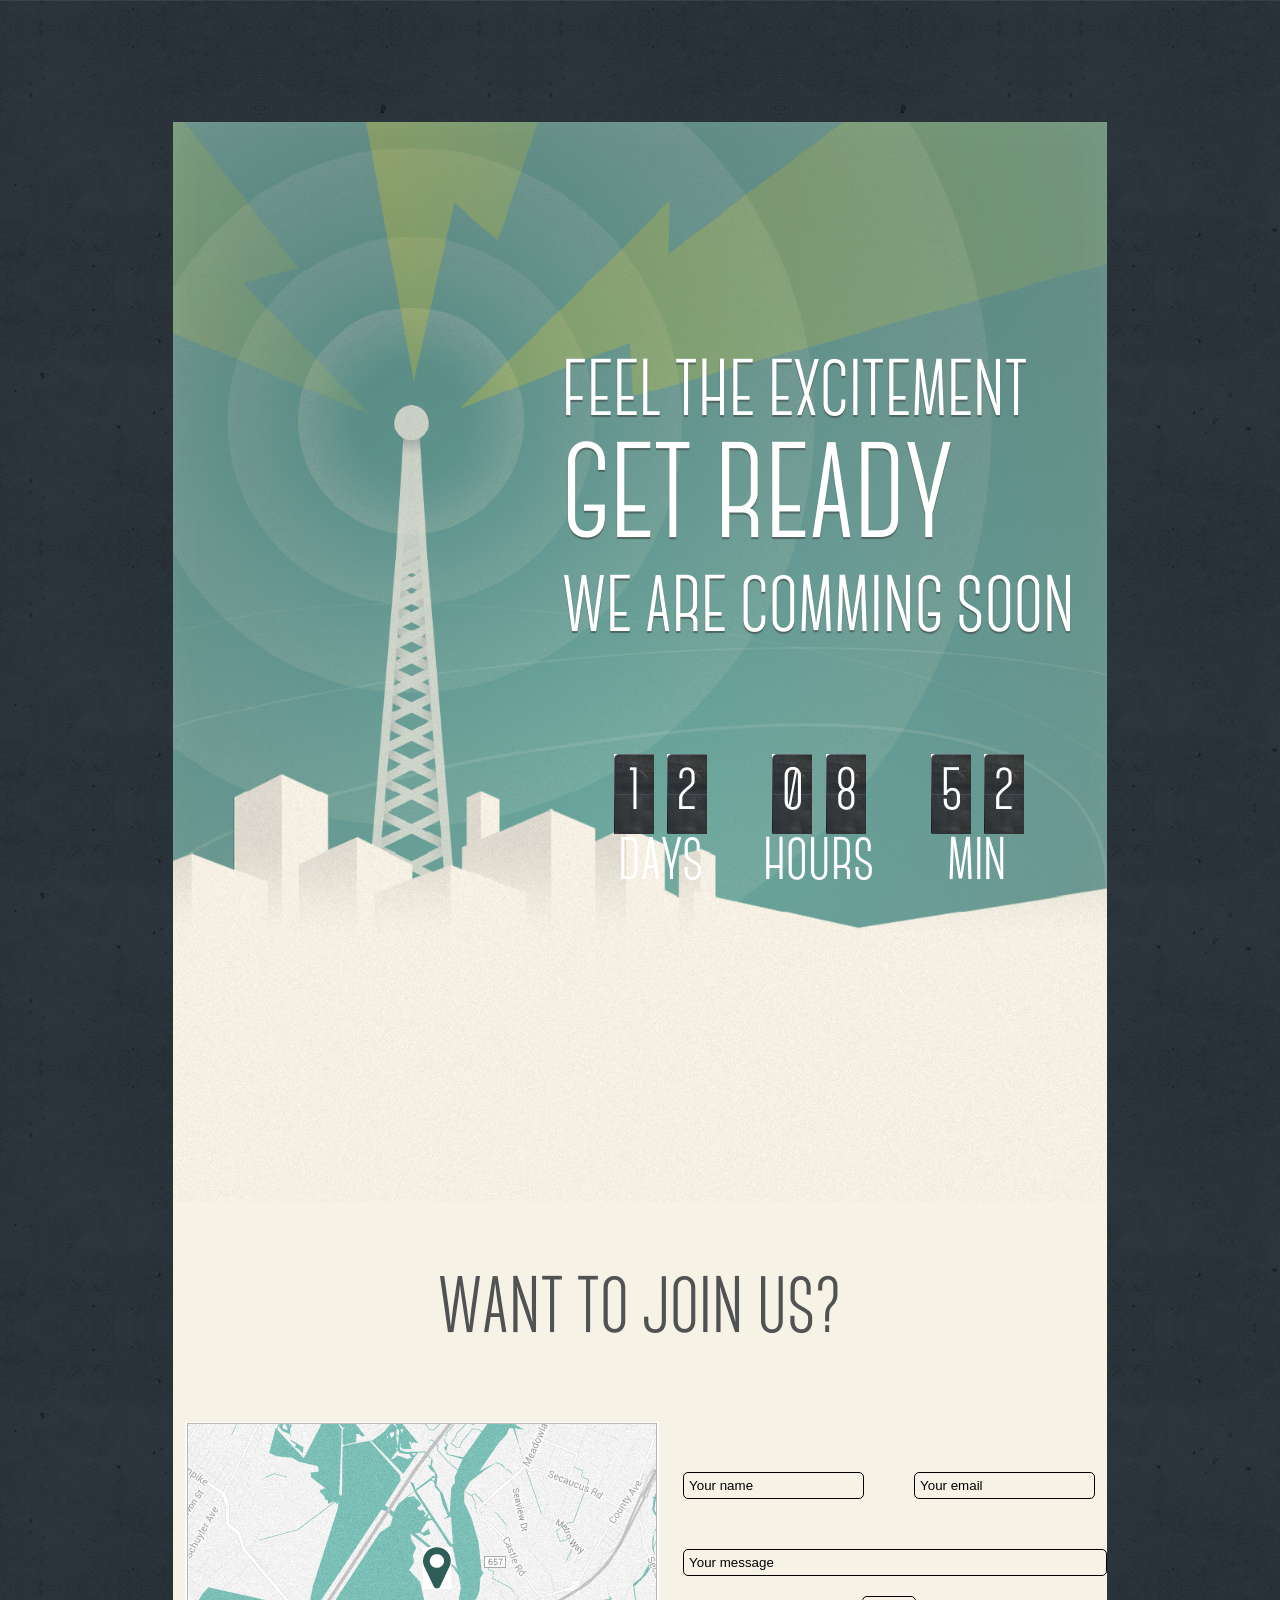
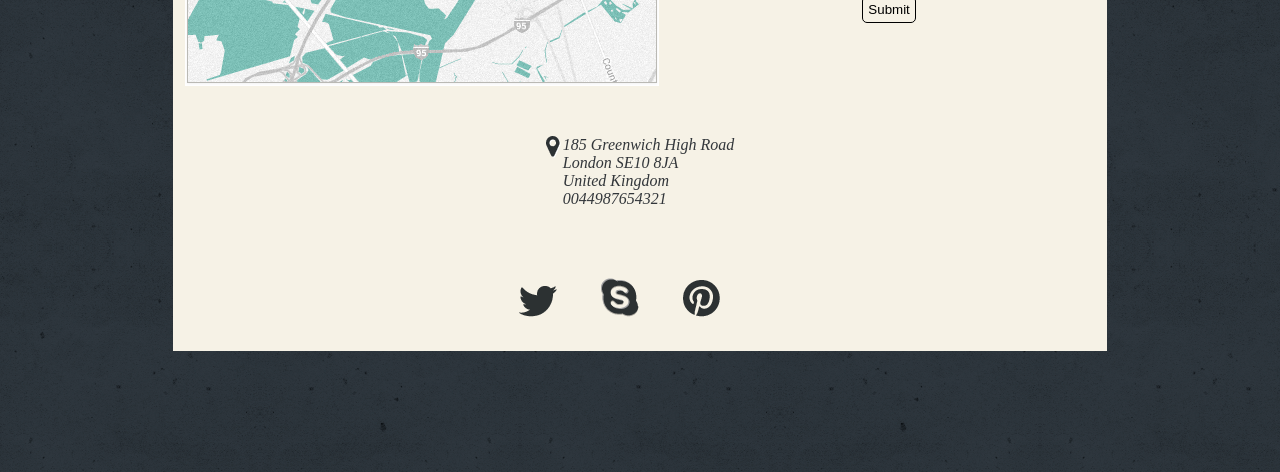
==== index.html @ f442a7d7 "Загрузка файлов" ====
<!DOCTYPE html>
<html lang="en" dir="ltr">
  <head>
    <meta charset="utf-8">
    <title>Cooper</title>
    <link rel="icon" href="icon.svg">
    <link rel="stylesheet" href="style.css">
  </head>
  <body>
    <header>
      <div class="header">
        <div class="title">
          <p>Feel The Excitement</p>
          <p id="GetReady">Get Ready</p>
          <p>We Are Comming Soon</p>
        <div class="time">
          <div class="day">
            <div class="day-counter">
              <span><p>1</p></span>
              <span><p>2</p></span>
            </div>
            <p>Days</p>
          </div>
          <div class="hour">
            <div class="hour-counter">
              <span><p>0</p></span>
              <span><p>8</p></span>
            </div>
            <p>Hours</p>
          </div>
          <div class="min">
            <div class="min-counter">
              <span><p>5</p></span>
              <span><p>2</p></span>
            </div>
            <p>Min</p>
          </div>
        </div>
      </div>
    </header>
    <main>
      <h1 class="main-title">Want to join us?</h1>
      <section>
        <img src="map.png" alt="gps">
        <div>
          <div class="form">
            <input class="name" type="text" name="name" value="Your name">
            <input class="email" type="text" name="email" value="Your email">
          </div>
          <div class="message">
            <input class="message" type="text" name="message" value="Your message">
          </div>
          <div class="form-send">
            <input class="submit" type="submit" name="submit" value="Submit">
          </div>
        </div>
      </section>
      <section class="adress">
        <div class="adress-icon">
          <img src="map-icon.png">
        </div>
        <div class="text-adress">
          <p>185 Greenwich High Road</p>
          <p>London SE10 8JA</p>
          <p>United Kingdom</p>
          <p>0044987654321</p>
        </div>
      <section>
    </main>
    <footer>
      <a href=""><img src="twitter-icon.png"></a>
      <a href=""><img src="skype-icon.png"></a>
      <a href=""><img src="p-icon.png"></a>
    </footer>
  </body>
</html>
---- style.css ----
* {
  margin: 0;
  padding: 0;
}

@font-face {
    font-family: 'CanterBold';
    src:url('fonts/CanterBold.ttf.woff') format('woff'),
        url('fonts/CanterBold.ttf.svg#CanterBold') format('svg'),
        url('fonts/CanterBold.ttf.eot'),
        url('fonts/CanterBold.ttf.eot?#iefix') format('embedded-opentype');
    font-weight: normal;
    font-style: normal;
}

body {
  width: 100%;
  background-image: url('bg.png');
}

header {
  width: 73%;
  height: 1080px;
  margin: 9.5% auto 0;
  background-image: url('Content Background.png');
  background-repeat: no-repeat;
  background-size: cover;
  display: flex;
  justify-content:flex-end;
}

.header {
  margin: 25% 0;
  padding-right: 3.4%;
  font-family: 'CanterBold', sans-serif;
  font-size: 80px;
  font-weight: 600;
  color: white;
  text-transform: uppercase;
  text-shadow: 0 2px 1px #4e645f;
}

#GetReady {
  font-size: 1.7em;
}

.time {
  font-size: 60px;
  font-weight: 500;
  display: flex;
  justify-content: space-evenly;
  text-shadow: none;
  margin: 20% 0;
}

.day, .hour, .min {
  text-align: center;
}

.day-counter, .hour-counter, .min-counter {
  width: 120px;
  display: flex;
  justify-content: space-evenly;
}

span {
  width: 20px;
  background-image: url("digit bg.png");
  background-repeat: no-repeat;
  padding: 10px;
}

main {
  width: 73%;
  margin: 0 auto;
  padding-bottom: 70px;
  background-color: #f6f2e6;
  text-align: center;
}

.main-title {
  font-family: 'CanterBold', sans-serif;
  font-size: 80px;
  font-weight: 600;
  color: #515253;
  text-transform: uppercase;
  padding: 70px 0;
}

main section {
  display: flex;
  justify-content: space-around;
  text-align: left;
}

input {
  background-color: transparent;
  border: 1px solid black;
  border-radius: 5px;
  padding: 5px;
}

.form {
  display: flex;
  margin: 50px 0;
}

.name {
  margin-right: 50px;
}

.message {
  width: 100%;
}

.form-send {
  display: flex;
}

.submit {
  margin: 20px auto 0;;
}

.adress {
  padding-top: 50px;
  display: flex;
}

.adress-icon {
  margin: 0 auto;
  margin-right: 0;
}

.text-adress {
  margin: auto;
  margin-left: 2px;
  font-family: "Georgia", serif;
  font-style: italic;
  font-size: 16px;
  color: #32363a;
}

footer {
  width: 73%;
  margin: 0 auto 9.5%;
  padding-bottom: 30px;
  background-color: #f6f2e6;
  text-align: center;
}

footer a {
  margin: 0 auto;
  margin-right: 40px;
}
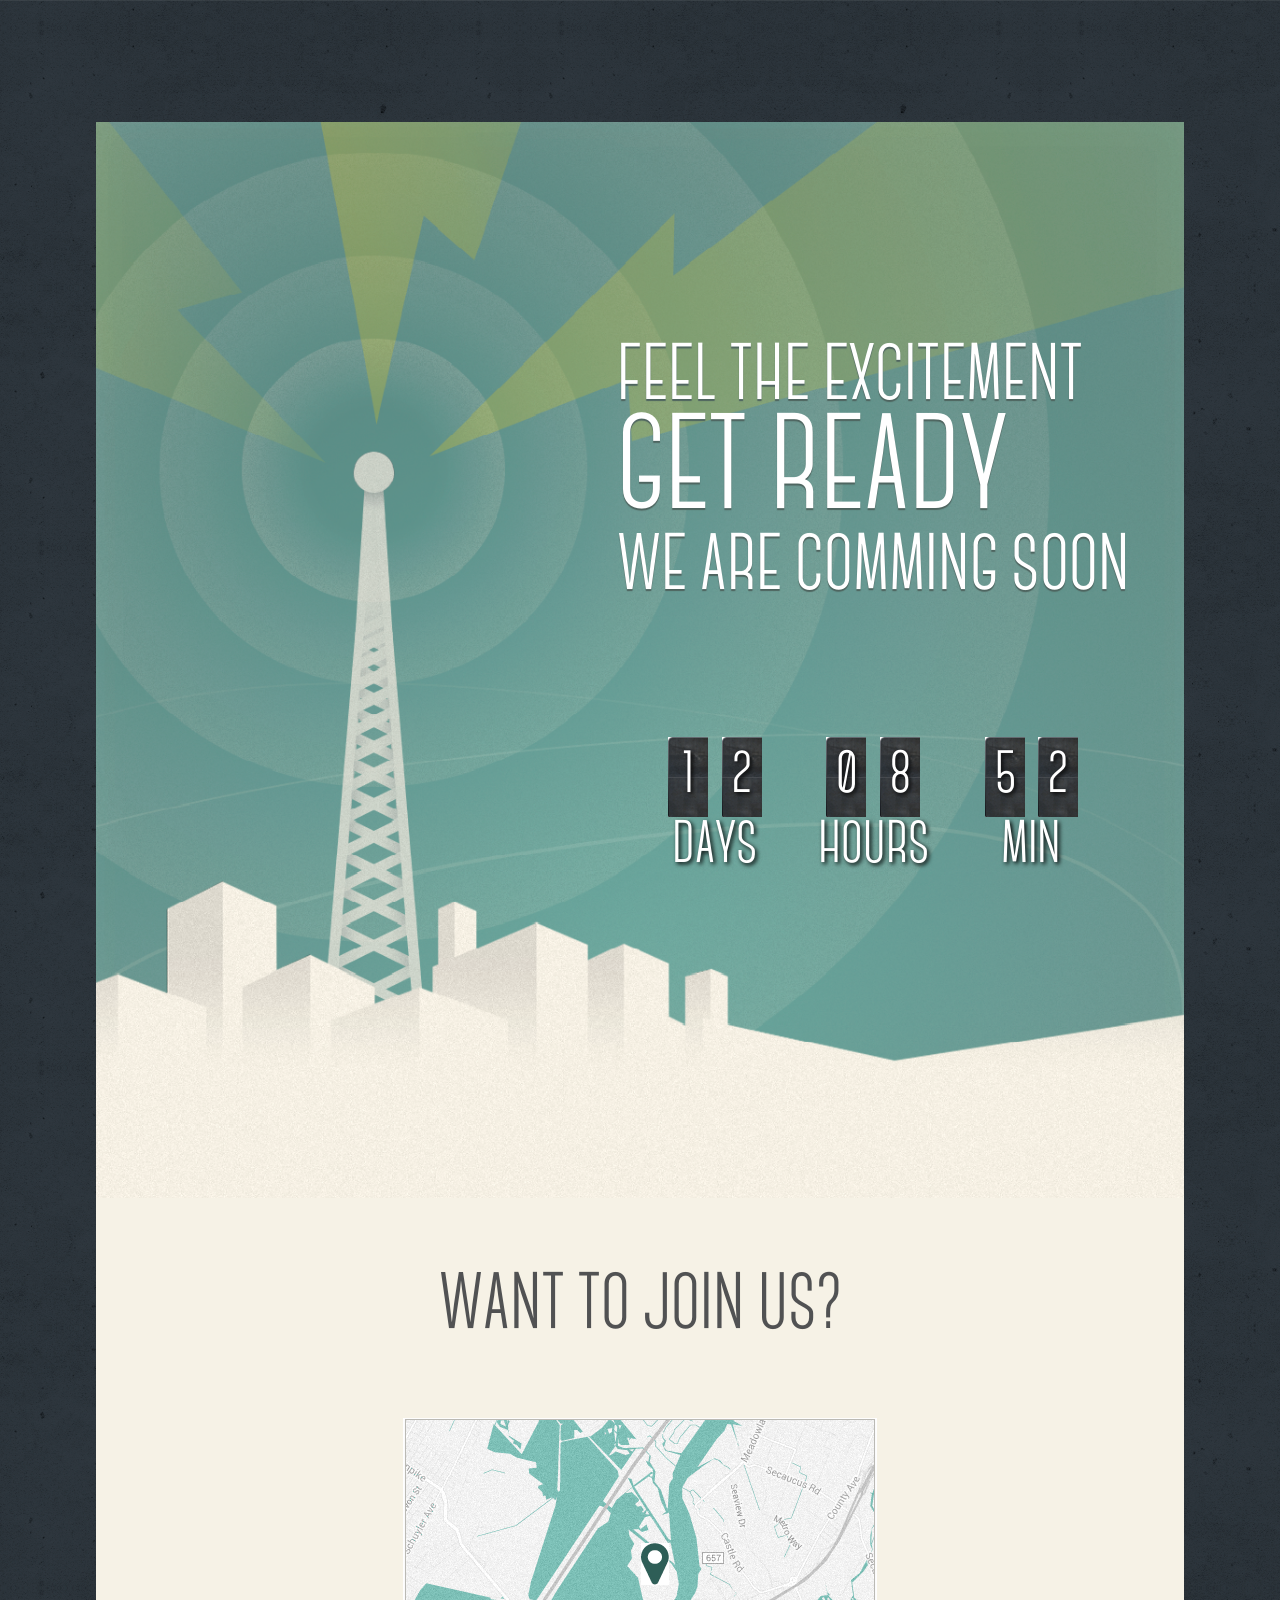
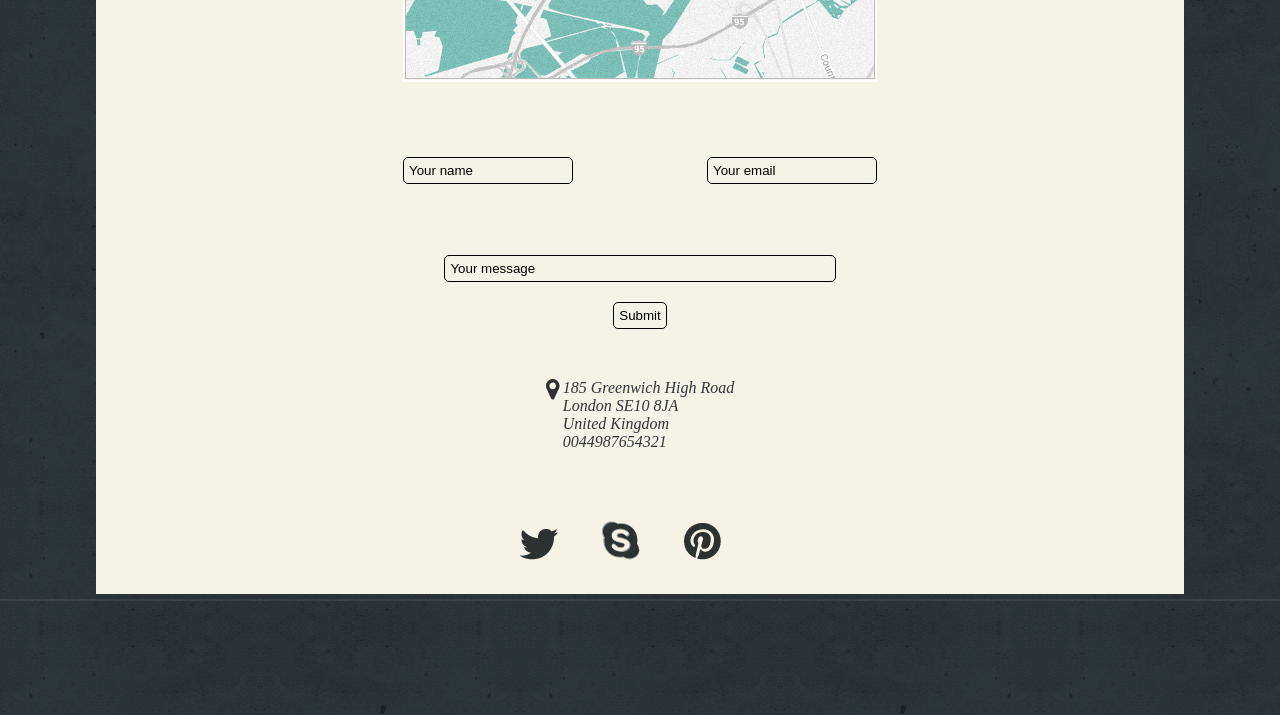
==== commit d15ad889: "Адаптация, фикс багов" ====
--- a/index.html
+++ b/index.html
@@ -2,6 +2,7 @@
 <html lang="en" dir="ltr">
   <head>
     <meta charset="utf-8">
+    <meta name="viewport" content="width=device-width">
     <title>Cooper</title>
     <link rel="icon" href="icon.svg">
     <link rel="stylesheet" href="style.css">
@@ -41,13 +42,13 @@
     <main>
       <h1 class="main-title">Want to join us?</h1>
       <section>
-        <img src="map.png" alt="gps">
+        <img src="some-images/map.png" alt="gps">
         <div>
           <div class="form">
             <input class="name" type="text" name="name" value="Your name">
             <input class="email" type="text" name="email" value="Your email">
           </div>
-          <div class="message">
+          <div class="message-send">
             <input class="message" type="text" name="message" value="Your message">
           </div>
           <div class="form-send">
@@ -57,7 +58,7 @@
       </section>
       <section class="adress">
         <div class="adress-icon">
-          <img src="map-icon.png">
+          <img src="some-images/map-icon.png">
         </div>
         <div class="text-adress">
           <p>185 Greenwich High Road</p>
@@ -68,9 +69,9 @@
       <section>
     </main>
     <footer>
-      <a href=""><img src="twitter-icon.png"></a>
-      <a href=""><img src="skype-icon.png"></a>
-      <a href=""><img src="p-icon.png"></a>
+      <a href=""><img src="some-images/twitter-icon.png"></a>
+      <a href=""><img src="some-images/skype-icon.png"></a>
+      <a href=""><img src="some-images/p-icon.png"></a>
     </footer>
   </body>
 </html>
--- a/style.css
+++ b/style.css
@@ -1,6 +1,7 @@
 * {
   margin: 0;
   padding: 0;
+  transition: .5s ease-in-out;
 }
 
 @font-face {
@@ -15,14 +16,13 @@
 
 body {
   width: 100%;
-  background-image: url('bg.png');
+  background-image: url('bg-images/bg.png');
 }
 
 header {
-  width: 73%;
-  height: 1080px;
+  width: 75%;
   margin: 9.5% auto 0;
-  background-image: url('Content Background.png');
+  background-image: url('bg-images/Content Background.png');
   background-repeat: no-repeat;
   background-size: cover;
   display: flex;
@@ -31,7 +31,7 @@
 
 .header {
   margin: 25% 0;
-  padding-right: 3.4%;
+  padding-right: 5%;
   font-family: 'CanterBold', sans-serif;
   font-size: 80px;
   font-weight: 600;
@@ -42,6 +42,7 @@
 
 #GetReady {
   font-size: 1.7em;
+  line-height: 110px;
 }
 
 .time {
@@ -54,7 +55,9 @@
 }
 
 .day, .hour, .min {
+  margin-top: 5%;
   text-align: center;
+  text-shadow: 0 2px 1px #4e645f;
 }
 
 .day-counter, .hour-counter, .min-counter {
@@ -65,13 +68,13 @@
 
 span {
   width: 20px;
-  background-image: url("digit bg.png");
+  background-image: url("bg-images/digit bg.png");
   background-repeat: no-repeat;
   padding: 10px;
 }
 
 main {
-  width: 73%;
+  width: 75%;
   margin: 0 auto;
   padding-bottom: 70px;
   background-color: #f6f2e6;
@@ -93,6 +96,10 @@
   text-align: left;
 }
 
+main section img {
+  width: 40%;
+}
+
 input {
   background-color: transparent;
   border: 1px solid black;
@@ -102,15 +109,20 @@
 
 .form {
   display: flex;
-  margin: 50px 0;
+  justify-content: space-between;
+  margin: 15% 0;
 }
 
-.name {
-  margin-right: 50px;
+.name, .email {
+  width: 33.333%;
+}
+
+.message-send {
+  text-align: center;
 }
 
 .message {
-  width: 100%;
+  width: 80%;
 }
 
 .form-send {
@@ -141,7 +153,7 @@
 }
 
 footer {
-  width: 73%;
+  width: 75%;
   margin: 0 auto 9.5%;
   padding-bottom: 30px;
   background-color: #f6f2e6;
@@ -152,3 +164,36 @@
   margin: 0 auto;
   margin-right: 40px;
 }
+
+@media (max-width: 1340px) {
+  main section {
+    display: inline-block;
+  }
+
+  main section img {
+    width: 100%;
+    margin: 0 auto;
+  }
+
+  .day, .hour, .min {
+    text-shadow: 2px 2px 4px #000;
+  }
+
+  header, main, footer {
+    width: 85%;
+  }
+
+  .header {
+    margin: 20% 0;
+  }
+}
+
+@media (max-width: 720px) {
+  header, main, footer {
+    width: 95%;
+  }
+
+  .header {
+    margin: 15% 0;
+  }
+}
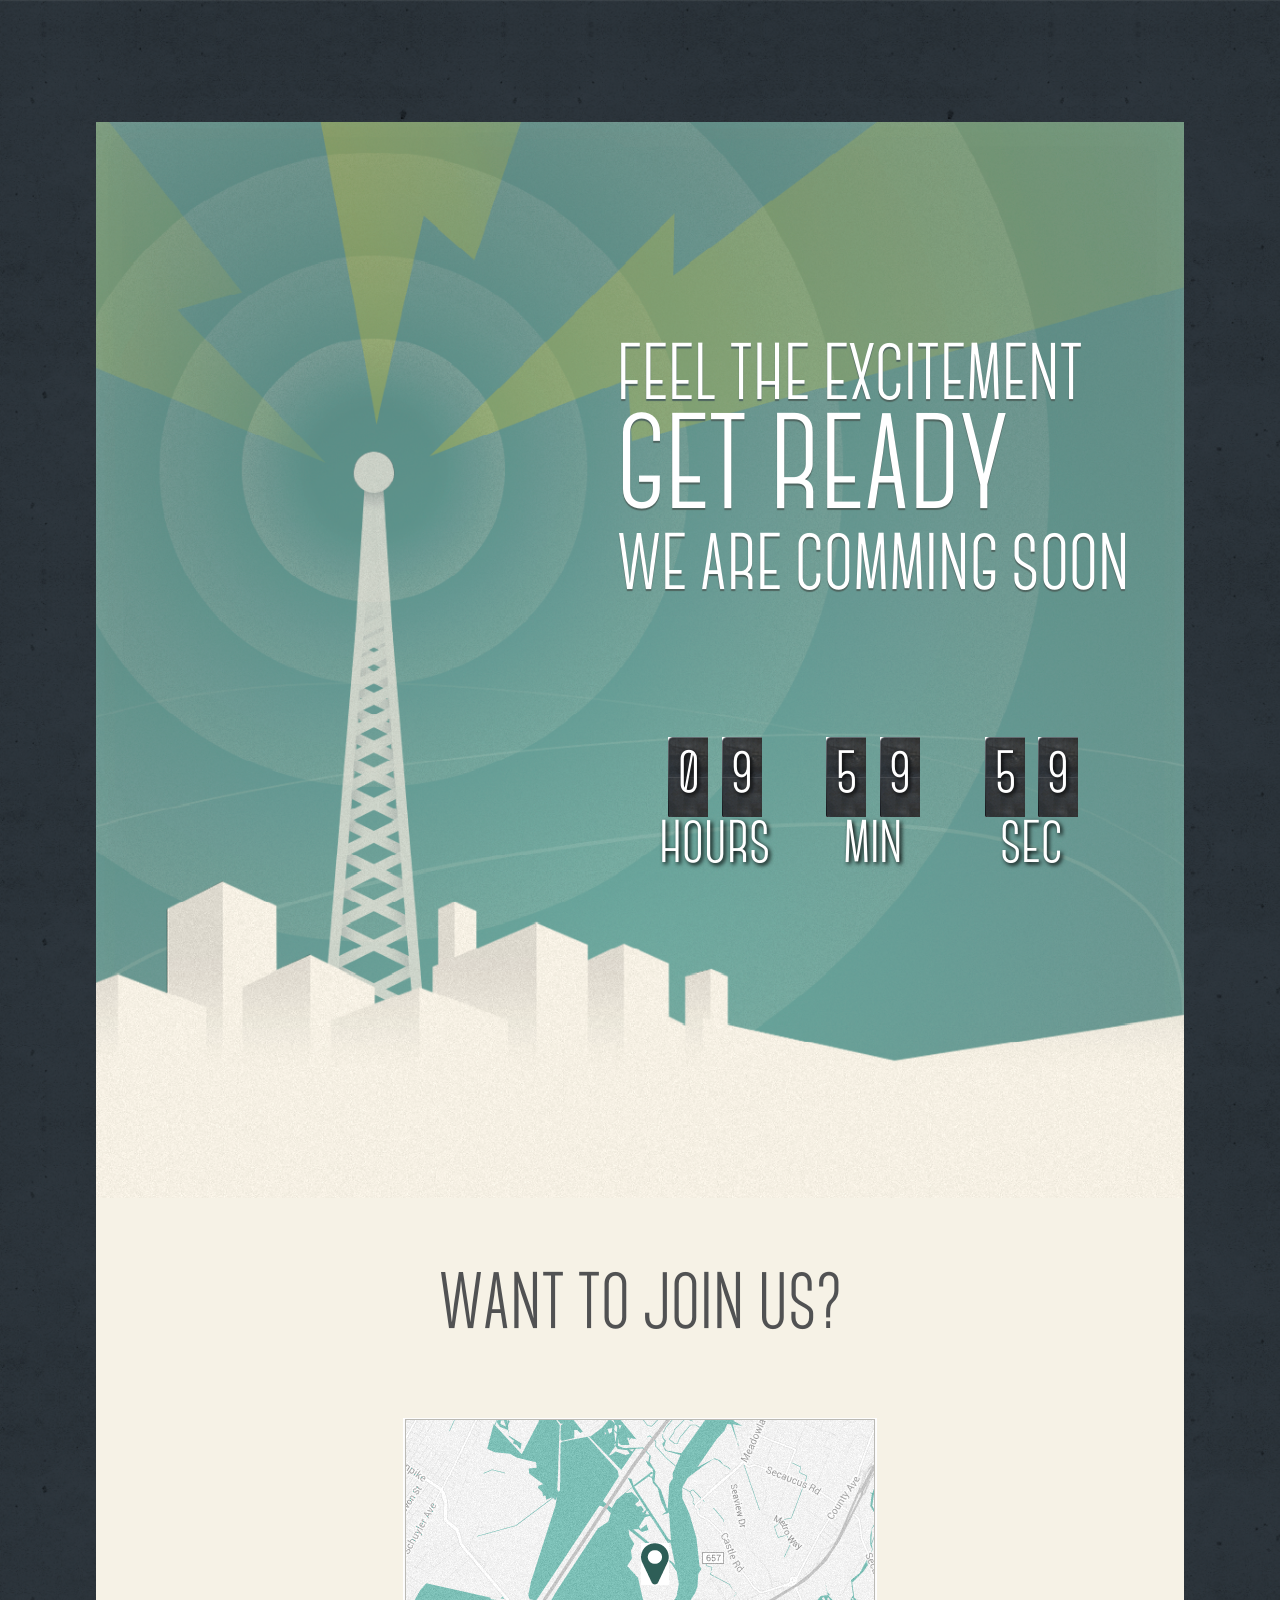
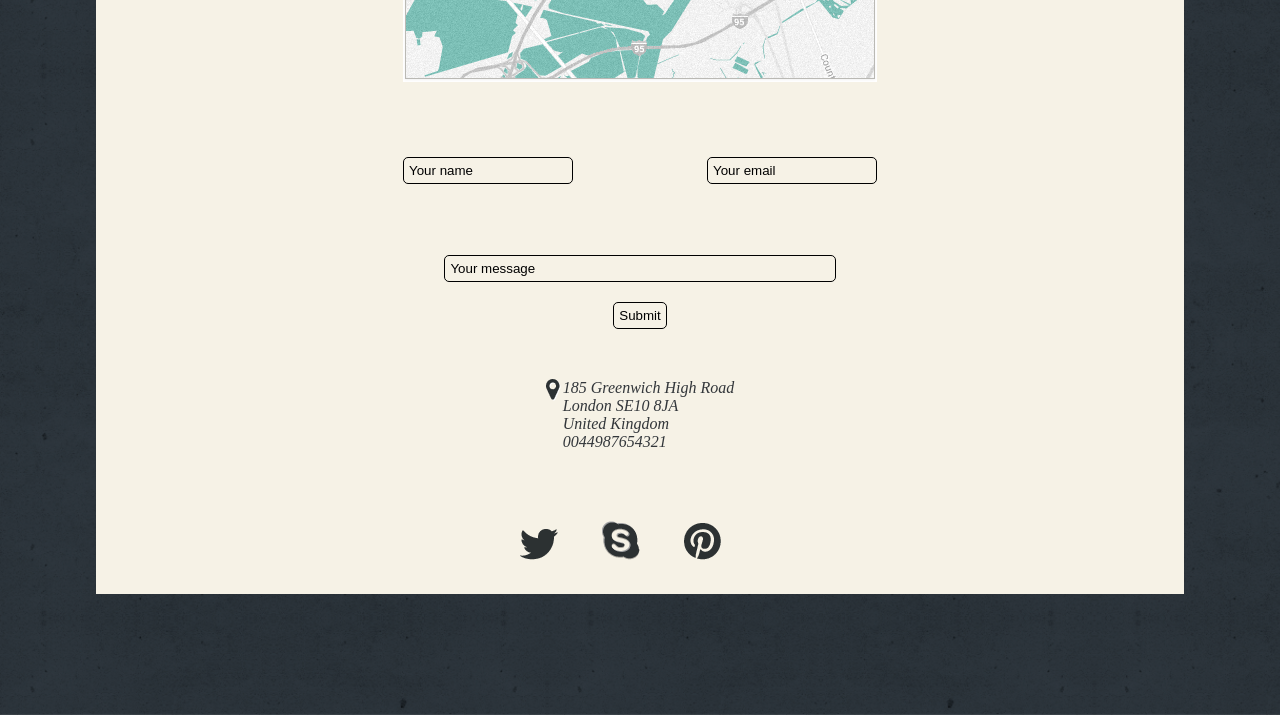
==== commit ad1b09d4: "Дебаг. Добавлен таймер." ====
--- a/index.html
+++ b/index.html
@@ -15,26 +15,26 @@
           <p id="GetReady">Get Ready</p>
           <p>We Are Comming Soon</p>
         <div class="time">
-          <div class="day">
-            <div class="day-counter">
-              <span><p>1</p></span>
-              <span><p>2</p></span>
-            </div>
-            <p>Days</p>
-          </div>
           <div class="hour">
             <div class="hour-counter">
-              <span><p>0</p></span>
-              <span><p>8</p></span>
+              <span><p id="hours_first">1</p></span>
+              <span><p id="hours_second">0</p></span>
             </div>
             <p>Hours</p>
           </div>
-          <div class="min">
-            <div class="min-counter">
-              <span><p>5</p></span>
-              <span><p>2</p></span>
+          <div class="minute">
+            <div class="minute-counter">
+              <span><p id="minutes_first">0</p></span>
+              <span><p id="minutes_second">0</p></span>
             </div>
             <p>Min</p>
+          </div>
+          <div class="second">
+            <div class="second-counter">
+              <span><p id="seconds_first">0</p></span>
+              <span><p id="seconds_second">0</p></span>
+            </div>
+            <p>Sec</p>
           </div>
         </div>
       </div>
@@ -58,7 +58,7 @@
       </section>
       <section class="adress">
         <div class="adress-icon">
-          <img src="some-images/map-icon.png">
+          <img class="map-icon" src="some-images/map-icon.png">
         </div>
         <div class="text-adress">
           <p>185 Greenwich High Road</p>
@@ -73,5 +73,6 @@
       <a href=""><img src="some-images/skype-icon.png"></a>
       <a href=""><img src="some-images/p-icon.png"></a>
     </footer>
+    <script src="script.js"></script>
   </body>
 </html>
--- a/style.css
+++ b/style.css
@@ -17,6 +17,8 @@
 body {
   width: 100%;
   background-image: url('bg-images/bg.png');
+  background-repeat: no-repeat;
+  background-size: cover;
 }
 
 header {
@@ -54,13 +56,13 @@
   margin: 20% 0;
 }
 
-.day, .hour, .min {
+.hour, .minute, .second {
   margin-top: 5%;
   text-align: center;
   text-shadow: 0 2px 1px #4e645f;
 }
 
-.day-counter, .hour-counter, .min-counter {
+.hour-counter, .minute-counter, .second-counter {
   width: 120px;
   display: flex;
   justify-content: space-evenly;
@@ -100,6 +102,10 @@
   width: 40%;
 }
 
+.map-icon {
+  width: 100%;
+}
+
 input {
   background-color: transparent;
   border: 1px solid black;
@@ -175,7 +181,7 @@
     margin: 0 auto;
   }
 
-  .day, .hour, .min {
+  .hour, .minute, .second {
     text-shadow: 2px 2px 4px #000;
   }
 
